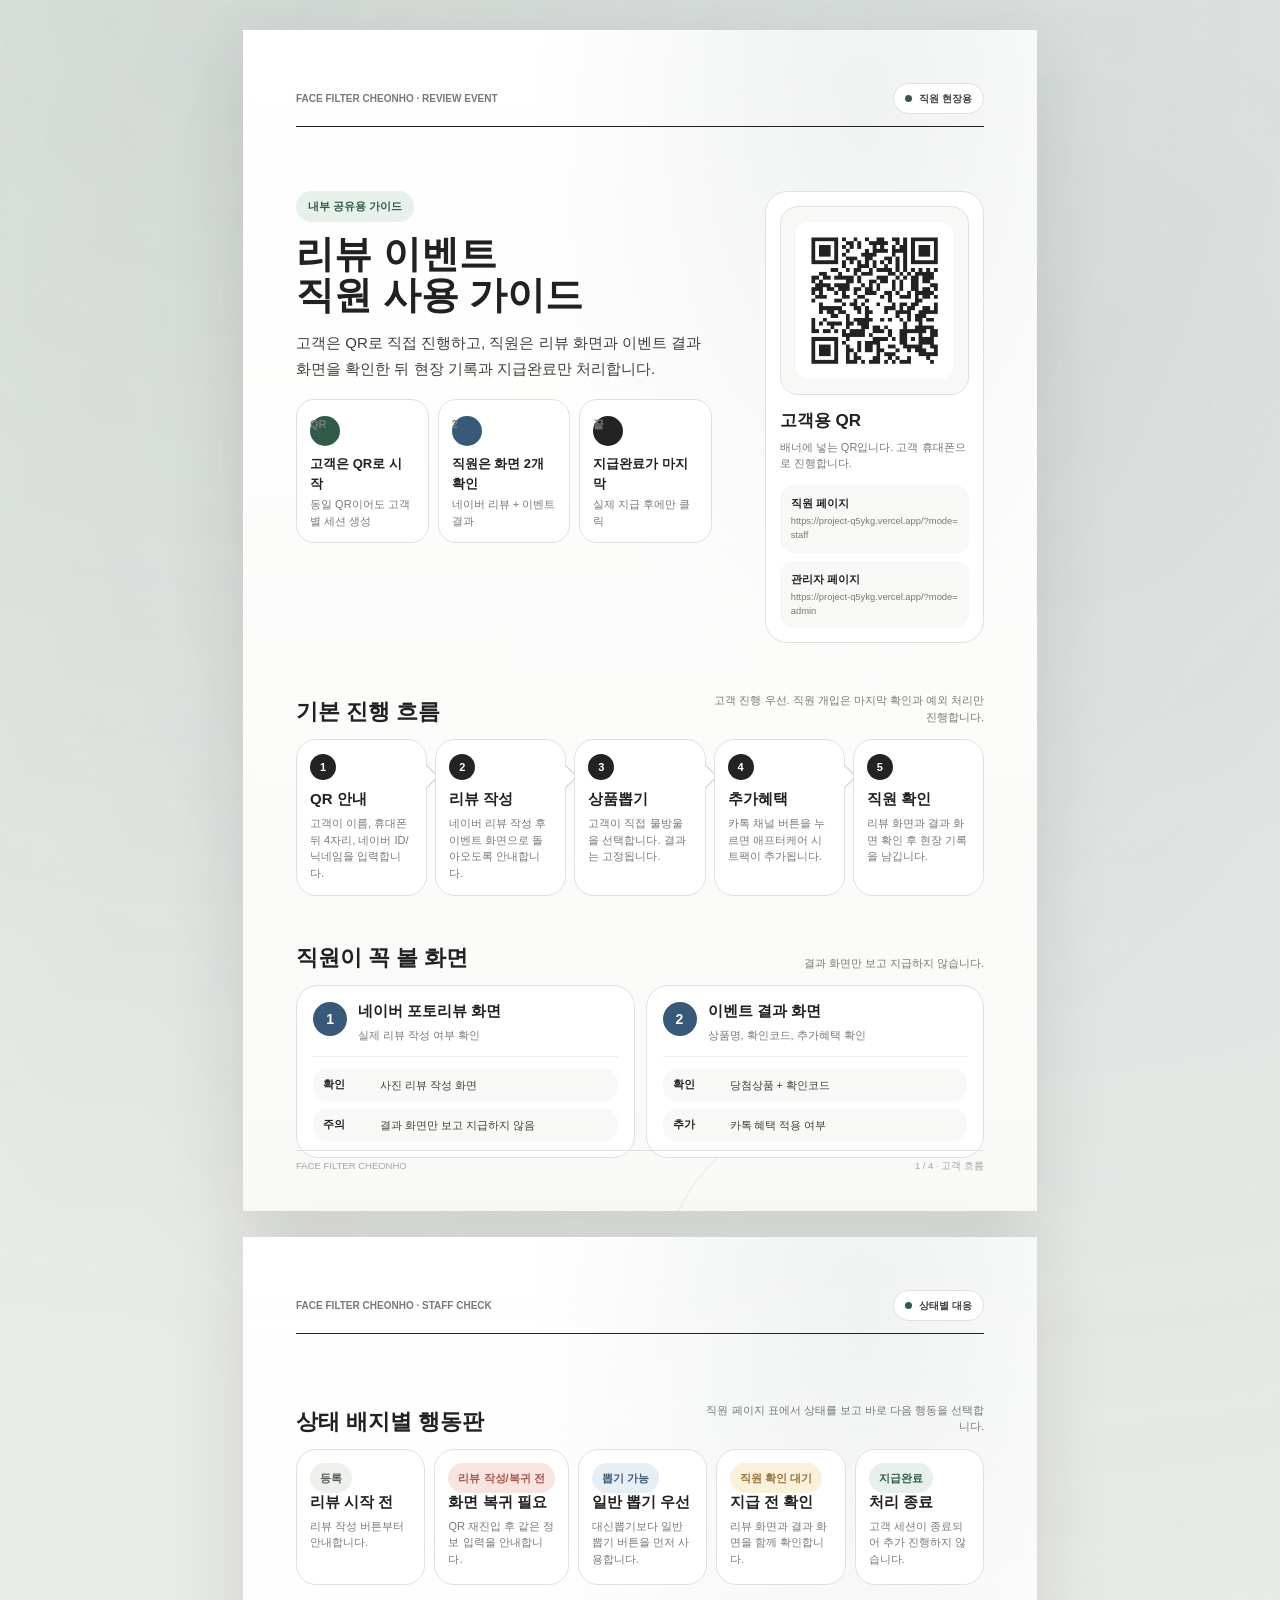
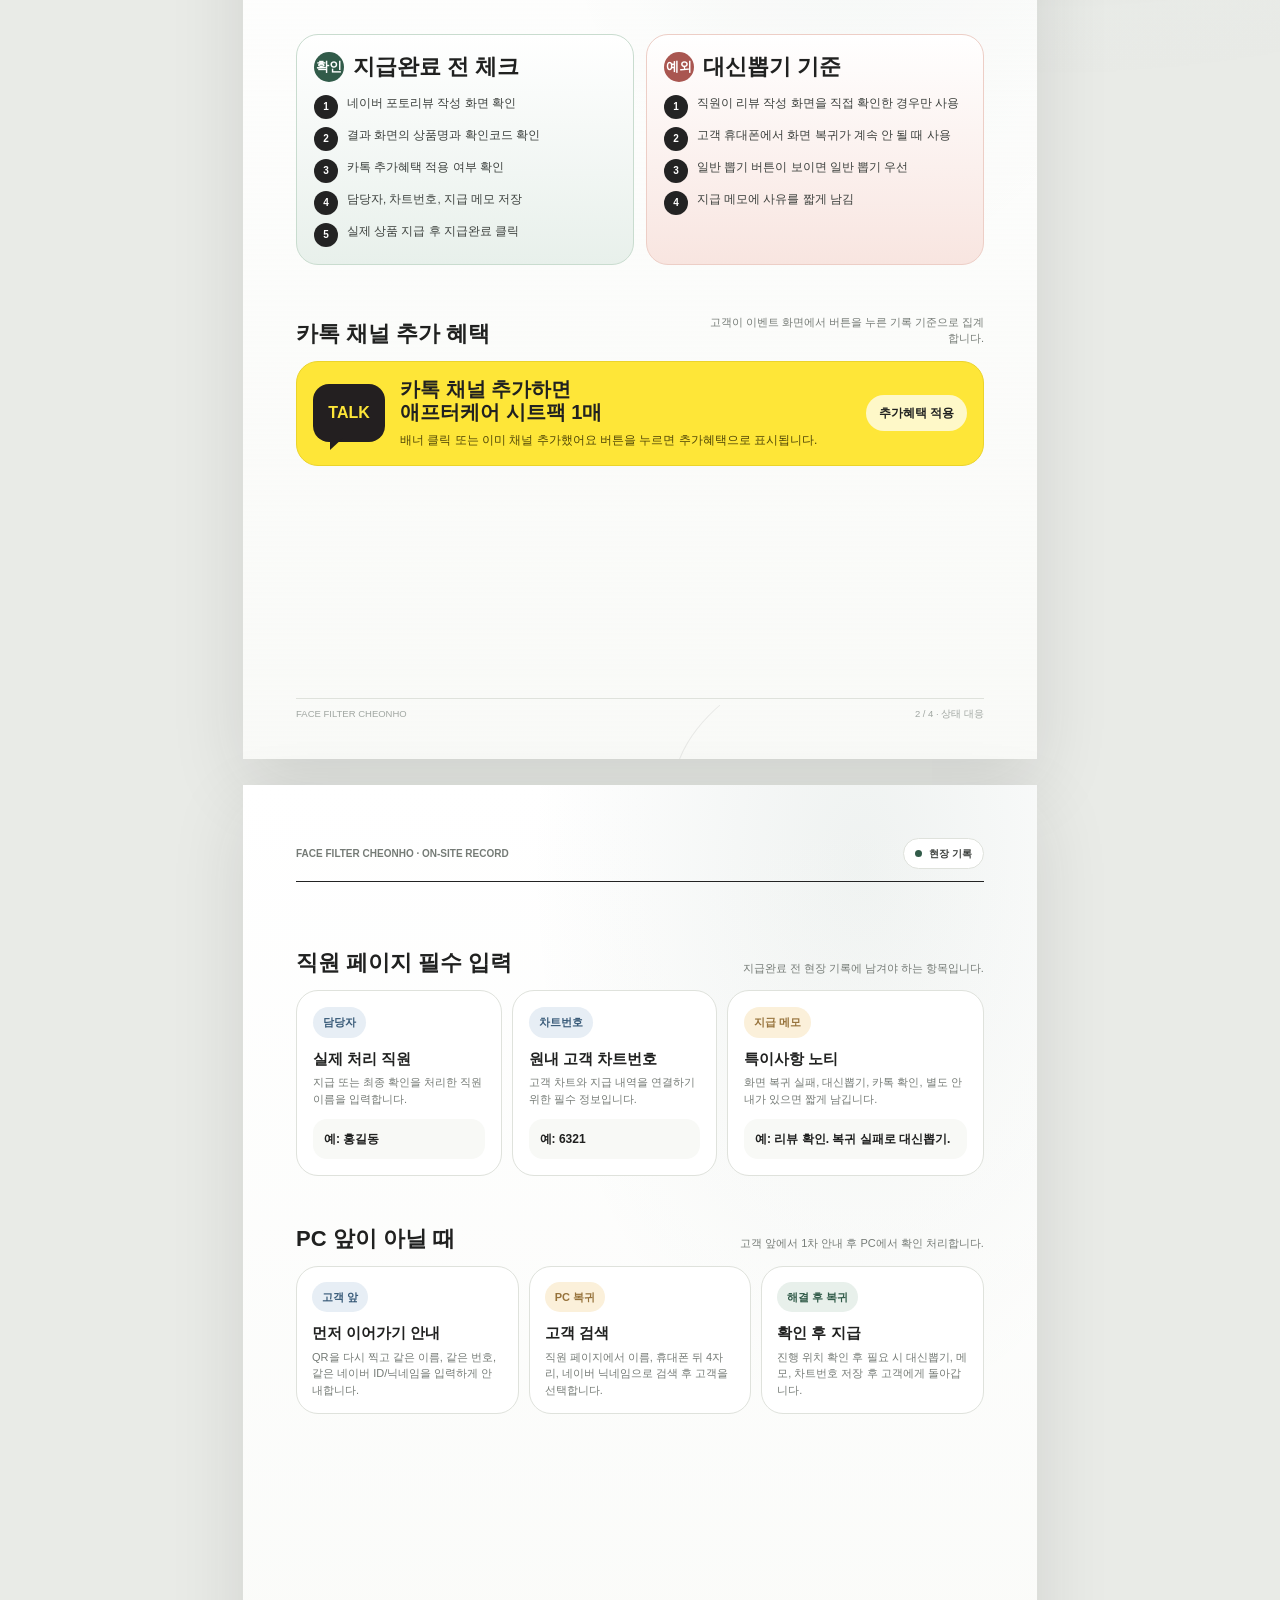
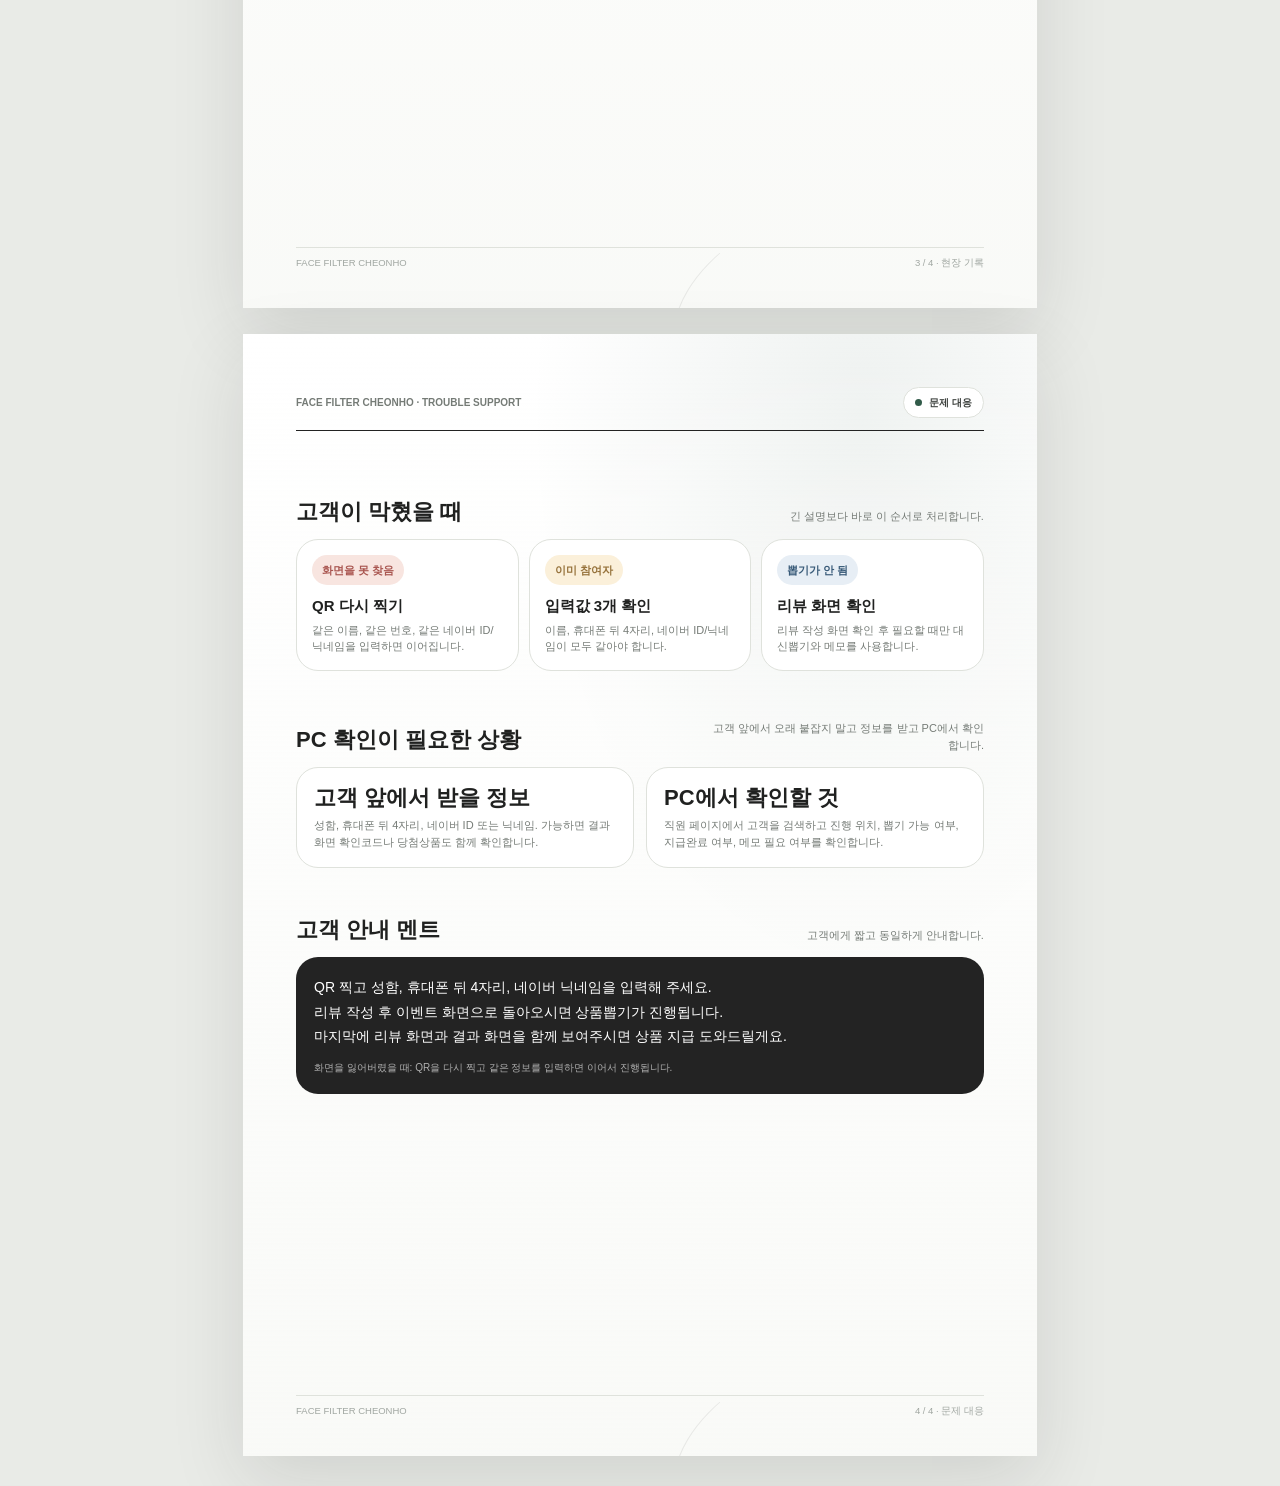
==== STAFF_GUIDE_PRINT.html @ 8b9a54c6 "Initial review event MVP" ====
<!doctype html>
<html lang="ko">
<head>
  <meta charset="utf-8">
  <meta name="viewport" content="width=device-width, initial-scale=1">
  <title>페이스필터 천호점 리뷰 이벤트 직원 가이드</title>
  <style>
    @page {
      size: A4;
      margin: 0;
    }

    :root {
      color-scheme: light;
      --ink: #202120;
      --ink-2: #3c403d;
      --muted: #757b76;
      --quiet: #a1a7a2;
      --line: #dfe2dc;
      --paper: #ffffff;
      --ground: #f3f4f1;
      --panel: #f8f9f6;
      --black: #232323;
      --green: #315b49;
      --green-soft: #e8f0eb;
      --blue: #385a78;
      --blue-soft: #e7eef5;
      --amber: #96723b;
      --amber-soft: #fbf0da;
      --rose: #a95650;
      --rose-soft: #f8e5e0;
      --kakao: #fee638;
      --shadow: 0 24px 70px rgba(30, 32, 30, 0.12);
    }

    * {
      box-sizing: border-box;
    }

    html {
      background: #e9ebe7;
    }

    body {
      margin: 0;
      color: var(--ink);
      background:
        radial-gradient(circle at 18% 0%, rgba(49, 91, 73, 0.1), transparent 28%),
        radial-gradient(circle at 82% 8%, rgba(56, 90, 120, 0.08), transparent 30%),
        #e9ebe7;
      font-family: "Pretendard", "Apple SD Gothic Neo", "Malgun Gothic", Arial, sans-serif;
      font-size: 13px;
      line-height: 1.5;
      letter-spacing: 0;
      -webkit-font-smoothing: antialiased;
    }

    h1,
    h2,
    h3,
    p {
      margin: 0;
    }

    .deck {
      display: grid;
      gap: 26px;
      padding: 30px 0;
    }

    .page {
      position: relative;
      overflow: hidden;
      width: 210mm;
      min-height: 297mm;
      margin: 0 auto;
      padding: 14mm;
      background: var(--paper);
      box-shadow: var(--shadow);
    }

    .page::before {
      content: "";
      position: absolute;
      inset: 0;
      background:
        linear-gradient(180deg, rgba(255,255,255,0) 0%, rgba(248,249,246,0.86) 100%),
        radial-gradient(ellipse at 78% 7%, rgba(49,91,73,0.08), transparent 38%);
      pointer-events: none;
    }

    .page::after {
      content: "";
      position: absolute;
      right: -36mm;
      bottom: -43mm;
      width: 132mm;
      height: 76mm;
      border: 1px solid rgba(32, 33, 32, 0.08);
      border-top-color: transparent;
      border-radius: 50%;
      transform: rotate(-5deg);
      pointer-events: none;
    }

    .page > * {
      position: relative;
      z-index: 1;
    }

    .topbar {
      display: flex;
      justify-content: space-between;
      align-items: center;
      gap: 16px;
      padding-bottom: 12px;
      border-bottom: 1px solid var(--black);
    }

    .brand {
      color: var(--muted);
      font-size: 10px;
      font-weight: 900;
    }

    .label {
      display: inline-flex;
      align-items: center;
      gap: 7px;
      padding: 7px 11px;
      border: 1px solid var(--line);
      border-radius: 999px;
      background: #fff;
      color: var(--ink-2);
      font-size: 10px;
      font-weight: 900;
    }

    .label::before {
      content: "";
      width: 7px;
      height: 7px;
      border-radius: 999px;
      background: var(--green);
    }

    .hero {
      display: grid;
      grid-template-columns: 1fr 58mm;
      gap: 14mm;
      align-items: start;
      margin-top: 17mm;
    }

    .eyebrow {
      display: inline-flex;
      align-items: center;
      min-height: 30px;
      padding: 7px 12px;
      border-radius: 999px;
      background: var(--green-soft);
      color: var(--green);
      font-size: 11px;
      font-weight: 900;
    }

    h1 {
      margin-top: 12px;
      font-size: 38px;
      line-height: 1.08;
      font-weight: 900;
    }

    .lead {
      max-width: 122mm;
      margin-top: 14px;
      color: var(--ink-2);
      font-size: 15px;
      line-height: 1.72;
    }

    .key-message {
      display: grid;
      grid-template-columns: repeat(3, 1fr);
      gap: 9px;
      margin-top: 18px;
    }

    .key-card {
      min-height: 84px;
      padding: 13px;
      border: 1px solid var(--line);
      border-radius: 18px;
      background: #fff;
    }

    .key-card strong {
      display: block;
      margin-top: 8px;
      font-size: 13px;
    }

    .key-card span {
      display: block;
      margin-top: 3px;
      color: var(--muted);
      font-size: 11px;
    }

    .icon {
      display: inline-grid;
      width: 30px;
      height: 30px;
      place-items: center;
      border-radius: 999px;
      background: var(--black);
      color: #fff;
      font-size: 13px;
      font-weight: 900;
    }

    .icon.green {
      background: var(--green);
    }

    .icon.blue {
      background: var(--blue);
    }

    .icon.amber {
      background: var(--amber);
    }

    .icon.rose {
      background: var(--rose);
    }

    .qr-panel {
      padding: 14px;
      border: 1px solid var(--line);
      border-radius: 22px;
      background: #fff;
    }

    .qr-box {
      display: grid;
      place-items: center;
      aspect-ratio: 1;
      border: 1px solid var(--line);
      border-radius: 18px;
      background: var(--panel);
    }

    .qr-box img {
      width: 84%;
      height: 84%;
      object-fit: contain;
      border-radius: 12px;
    }

    .qr-panel h3 {
      margin-top: 13px;
      font-size: 17px;
    }

    .qr-panel p {
      margin-top: 5px;
      color: var(--muted);
      font-size: 11px;
    }

    .link-list {
      display: grid;
      gap: 8px;
      margin-top: 13px;
    }

    .link-card {
      padding: 10px 11px;
      border-radius: 14px;
      background: var(--panel);
    }

    .link-card strong {
      display: block;
      margin-bottom: 3px;
      font-size: 11px;
    }

    .link-card span {
      display: block;
      color: var(--muted);
      font-size: 9.4px;
      word-break: break-all;
    }

    .section {
      margin-top: 13mm;
    }

    .section-head {
      display: flex;
      align-items: end;
      justify-content: space-between;
      gap: 16px;
      margin-bottom: 14px;
    }

    h2 {
      font-size: 22px;
      line-height: 1.18;
      font-weight: 900;
    }

    .section-head p {
      max-width: 74mm;
      color: var(--muted);
      font-size: 11px;
      text-align: right;
    }

    .flow {
      display: grid;
      grid-template-columns: repeat(5, 1fr);
      gap: 8px;
    }

    .flow-card {
      position: relative;
      min-height: 128px;
      padding: 14px 13px;
      border: 1px solid var(--line);
      border-radius: 20px;
      background: #fff;
    }

    .flow-card:not(:last-child)::after {
      content: "";
      position: absolute;
      top: 28px;
      right: -9px;
      width: 16px;
      height: 16px;
      border-top: 1px solid #c9cec7;
      border-right: 1px solid #c9cec7;
      background: #fff;
      transform: rotate(45deg);
    }

    .step-num {
      display: inline-grid;
      width: 26px;
      height: 26px;
      place-items: center;
      margin-bottom: 10px;
      border-radius: 999px;
      background: var(--black);
      color: #fff;
      font-size: 11px;
      font-weight: 900;
    }

    .flow-card h3,
    .check-card h3,
    .status-card h3,
    .case-card h3,
    .field-card h3 {
      font-size: 15px;
      line-height: 1.25;
      font-weight: 900;
    }

    .flow-card p,
    .check-card p,
    .status-card p,
    .case-card p,
    .field-card p,
    .note-card p {
      margin-top: 6px;
      color: var(--muted);
      font-size: 11px;
    }

    .check-grid {
      display: grid;
      grid-template-columns: 1fr 1fr;
      gap: 11px;
    }

    .check-card {
      padding: 16px;
      border: 1px solid var(--line);
      border-radius: 22px;
      background: #fff;
    }

    .check-head {
      display: grid;
      grid-template-columns: 34px 1fr;
      gap: 11px;
      align-items: start;
      padding-bottom: 12px;
      border-bottom: 1px solid #eceee9;
    }

    .check-num {
      display: inline-grid;
      width: 34px;
      height: 34px;
      place-items: center;
      border-radius: 999px;
      background: var(--blue);
      color: #fff;
      font-size: 14px;
      font-weight: 900;
    }

    .check-list {
      display: grid;
      gap: 8px;
      margin-top: 12px;
    }

    .check-row {
      display: grid;
      grid-template-columns: 48px 1fr;
      gap: 9px;
      align-items: center;
      min-height: 32px;
      padding: 8px 10px;
      border-radius: 14px;
      background: var(--panel);
    }

    .check-row b {
      font-size: 10.5px;
      font-weight: 900;
    }

    .check-row span {
      color: var(--ink-2);
      font-size: 10.8px;
    }

    .status-grid {
      display: grid;
      grid-template-columns: repeat(5, 1fr);
      gap: 9px;
    }

    .status-card {
      min-height: 136px;
      padding: 13px;
      border: 1px solid var(--line);
      border-radius: 20px;
      background: #fff;
    }

    .badge {
      display: inline-flex;
      align-items: center;
      min-height: 30px;
      padding: 7px 10px;
      border-radius: 999px;
      font-size: 11px;
      font-weight: 900;
      white-space: nowrap;
    }

    .muted {
      background: #edf0eb;
      color: #555b56;
    }

    .green-soft {
      background: var(--green-soft);
      color: var(--green);
    }

    .blue-soft {
      background: var(--blue-soft);
      color: var(--blue);
    }

    .amber-soft {
      background: var(--amber-soft);
      color: var(--amber);
    }

    .rose-soft {
      background: var(--rose-soft);
      color: var(--rose);
    }

    .matrix {
      display: grid;
      grid-template-columns: 1fr 1fr;
      gap: 12px;
    }

    .note-card {
      padding: 17px;
      border: 1px solid var(--line);
      border-radius: 22px;
      background: #fff;
    }

    .note-card.good {
      border-color: #c9dccf;
      background: linear-gradient(180deg, #fff 0%, var(--green-soft) 100%);
    }

    .note-card.warn {
      border-color: #edcec6;
      background: linear-gradient(180deg, #fff 0%, var(--rose-soft) 100%);
    }

    .note-title {
      display: flex;
      gap: 9px;
      align-items: center;
      margin-bottom: 13px;
    }

    .task-list {
      display: grid;
      gap: 8px;
      margin: 0;
      padding: 0;
      list-style: none;
    }

    .task-list li {
      display: grid;
      grid-template-columns: 24px 1fr;
      gap: 9px;
      color: var(--ink-2);
      font-size: 11.5px;
    }

    .mark {
      display: inline-grid;
      width: 24px;
      height: 24px;
      place-items: center;
      border-radius: 999px;
      background: var(--black);
      color: #fff;
      font-size: 10px;
      font-weight: 900;
    }

    .kakao {
      display: grid;
      grid-template-columns: 72px 1fr auto;
      gap: 15px;
      align-items: center;
      padding: 16px;
      border: 1px solid #ebd42b;
      border-radius: 22px;
      background: var(--kakao);
    }

    .talk {
      display: grid;
      position: relative;
      width: 72px;
      height: 58px;
      place-items: center;
      border-radius: 16px;
      background: #231f20;
      color: var(--kakao);
      font-size: 16px;
      font-weight: 900;
    }

    .talk::after {
      content: "";
      position: absolute;
      left: 17px;
      bottom: -8px;
      border-top: 12px solid #231f20;
      border-right: 13px solid transparent;
    }

    .kakao strong {
      display: block;
      font-size: 20px;
      line-height: 1.17;
      font-weight: 900;
    }

    .kakao span {
      display: block;
      margin-top: 6px;
      color: #514707;
      font-size: 12px;
    }

    .kakao-pill {
      padding: 9px 13px;
      border-radius: 999px;
      background: rgba(255, 255, 255, 0.72);
      font-size: 12px;
      font-weight: 900;
      white-space: nowrap;
    }

    .input-grid {
      display: grid;
      grid-template-columns: 1fr 1fr 1.25fr;
      gap: 10px;
    }

    .field-card {
      min-height: 148px;
      padding: 16px;
      border: 1px solid var(--line);
      border-radius: 22px;
      background: #fff;
    }

    .field-card .badge {
      margin-bottom: 12px;
    }

    .example {
      margin-top: 12px;
      padding: 11px;
      border-radius: 14px;
      background: var(--panel);
      font-size: 12px;
      font-weight: 900;
    }

    .case-grid {
      display: grid;
      grid-template-columns: repeat(3, 1fr);
      gap: 10px;
    }

    .case-card {
      min-height: 132px;
      padding: 15px;
      border: 1px solid var(--line);
      border-radius: 22px;
      background: #fff;
    }

    .case-card h3 {
      margin-top: 12px;
    }

    .script {
      padding: 18px;
      border-radius: 22px;
      background: var(--black);
      color: #fff;
      font-size: 14px;
      line-height: 1.75;
    }

    .script small {
      display: block;
      margin-top: 10px;
      color: rgba(255, 255, 255, 0.64);
      font-size: 10px;
    }

    .footer {
      position: absolute;
      right: 14mm;
      bottom: 10mm;
      left: 14mm;
      display: flex;
      justify-content: space-between;
      gap: 16px;
      padding-top: 8px;
      border-top: 1px solid var(--line);
      color: var(--quiet);
      font-size: 9.5px;
    }

    @media print {
      html,
      body {
        background: #fff;
      }

      .deck {
        display: block;
        padding: 0;
      }

      .page {
        width: 210mm;
        min-height: 297mm;
        box-shadow: none;
        break-after: page;
      }

      .page:last-child {
        break-after: auto;
      }
    }

    @media (max-width: 900px) {
      .deck {
        padding: 0;
      }

      .page {
        width: 100%;
        min-height: auto;
        padding: 24px;
      }

      .hero,
      .key-message,
      .flow,
      .check-grid,
      .status-grid,
      .matrix,
      .input-grid,
      .case-grid {
        grid-template-columns: 1fr;
      }

      .flow-card::after {
        display: none;
      }

      .section-head {
        display: grid;
      }

      .section-head p {
        text-align: left;
      }

      .footer {
        position: static;
        margin-top: 28px;
      }
    }
  </style>
</head>
<body>
  <main class="deck">
    <section class="page">
      <header class="topbar">
        <p class="brand">FACE FILTER CHEONHO · REVIEW EVENT</p>
        <span class="label">직원 현장용</span>
      </header>

      <div class="hero">
        <div>
          <span class="eyebrow">내부 공유용 가이드</span>
          <h1>리뷰 이벤트<br>직원 사용 가이드</h1>
          <p class="lead">고객은 QR로 직접 진행하고, 직원은 리뷰 화면과 이벤트 결과 화면을 확인한 뒤 현장 기록과 지급완료만 처리합니다.</p>

          <div class="key-message">
            <article class="key-card">
              <span class="icon green">QR</span>
              <strong>고객은 QR로 시작</strong>
              <span>동일 QR이어도 고객별 세션 생성</span>
            </article>
            <article class="key-card">
              <span class="icon blue">2</span>
              <strong>직원은 화면 2개 확인</strong>
              <span>네이버 리뷰 + 이벤트 결과</span>
            </article>
            <article class="key-card">
              <span class="icon">끝</span>
              <strong>지급완료가 마지막</strong>
              <span>실제 지급 후에만 클릭</span>
            </article>
          </div>
        </div>

        <aside class="qr-panel">
          <div class="qr-box">
            <img src="facefilter-cheonho-customer-qr.png" alt="고객용 리뷰 이벤트 QR">
          </div>
          <h3>고객용 QR</h3>
          <p>배너에 넣는 QR입니다. 고객 휴대폰으로 진행합니다.</p>
          <div class="link-list">
            <div class="link-card">
              <strong>직원 페이지</strong>
              <span>https://project-q5ykg.vercel.app/?mode=staff</span>
            </div>
            <div class="link-card">
              <strong>관리자 페이지</strong>
              <span>https://project-q5ykg.vercel.app/?mode=admin</span>
            </div>
          </div>
        </aside>
      </div>

      <section class="section">
        <div class="section-head">
          <h2>기본 진행 흐름</h2>
          <p>고객 진행 우선. 직원 개입은 마지막 확인과 예외 처리만 진행합니다.</p>
        </div>
        <div class="flow">
          <article class="flow-card">
            <span class="step-num">1</span>
            <h3>QR 안내</h3>
            <p>고객이 이름, 휴대폰 뒤 4자리, 네이버 ID/닉네임을 입력합니다.</p>
          </article>
          <article class="flow-card">
            <span class="step-num">2</span>
            <h3>리뷰 작성</h3>
            <p>네이버 리뷰 작성 후 이벤트 화면으로 돌아오도록 안내합니다.</p>
          </article>
          <article class="flow-card">
            <span class="step-num">3</span>
            <h3>상품뽑기</h3>
            <p>고객이 직접 물방울을 선택합니다. 결과는 고정됩니다.</p>
          </article>
          <article class="flow-card">
            <span class="step-num">4</span>
            <h3>추가혜택</h3>
            <p>카톡 채널 버튼을 누르면 애프터케어 시트팩이 추가됩니다.</p>
          </article>
          <article class="flow-card">
            <span class="step-num">5</span>
            <h3>직원 확인</h3>
            <p>리뷰 화면과 결과 화면 확인 후 현장 기록을 남깁니다.</p>
          </article>
        </div>
      </section>

      <section class="section">
        <div class="section-head">
          <h2>직원이 꼭 볼 화면</h2>
          <p>결과 화면만 보고 지급하지 않습니다.</p>
        </div>
        <div class="check-grid">
          <article class="check-card">
            <div class="check-head">
              <span class="check-num">1</span>
              <div>
                <h3>네이버 포토리뷰 화면</h3>
                <p>실제 리뷰 작성 여부 확인</p>
              </div>
            </div>
            <div class="check-list">
              <div class="check-row"><b>확인</b><span>사진 리뷰 작성 화면</span></div>
              <div class="check-row"><b>주의</b><span>결과 화면만 보고 지급하지 않음</span></div>
            </div>
          </article>
          <article class="check-card">
            <div class="check-head">
              <span class="check-num">2</span>
              <div>
                <h3>이벤트 결과 화면</h3>
                <p>상품명, 확인코드, 추가혜택 확인</p>
              </div>
            </div>
            <div class="check-list">
              <div class="check-row"><b>확인</b><span>당첨상품 + 확인코드</span></div>
              <div class="check-row"><b>추가</b><span>카톡 혜택 적용 여부</span></div>
            </div>
          </article>
        </div>
      </section>

      <footer class="footer">
        <span>FACE FILTER CHEONHO</span>
        <span>1 / 4 · 고객 흐름</span>
      </footer>
    </section>

    <section class="page">
      <header class="topbar">
        <p class="brand">FACE FILTER CHEONHO · STAFF CHECK</p>
        <span class="label">상태별 대응</span>
      </header>

      <section class="section" style="margin-top: 18mm;">
        <div class="section-head">
          <h2>상태 배지별 행동판</h2>
          <p>직원 페이지 표에서 상태를 보고 바로 다음 행동을 선택합니다.</p>
        </div>
        <div class="status-grid">
          <article class="status-card">
            <span class="badge muted">등록</span>
            <h3>리뷰 시작 전</h3>
            <p>리뷰 작성 버튼부터 안내합니다.</p>
          </article>
          <article class="status-card">
            <span class="badge rose-soft">리뷰 작성/복귀 전</span>
            <h3>화면 복귀 필요</h3>
            <p>QR 재진입 후 같은 정보 입력을 안내합니다.</p>
          </article>
          <article class="status-card">
            <span class="badge blue-soft">뽑기 가능</span>
            <h3>일반 뽑기 우선</h3>
            <p>대신뽑기보다 일반 뽑기 버튼을 먼저 사용합니다.</p>
          </article>
          <article class="status-card">
            <span class="badge amber-soft">직원 확인 대기</span>
            <h3>지급 전 확인</h3>
            <p>리뷰 화면과 결과 화면을 함께 확인합니다.</p>
          </article>
          <article class="status-card">
            <span class="badge green-soft">지급완료</span>
            <h3>처리 종료</h3>
            <p>고객 세션이 종료되어 추가 진행하지 않습니다.</p>
          </article>
        </div>
      </section>

      <section class="section">
        <div class="matrix">
          <article class="note-card good">
            <div class="note-title">
              <span class="icon green">확인</span>
              <h2>지급완료 전 체크</h2>
            </div>
            <ul class="task-list">
              <li><span class="mark">1</span><span>네이버 포토리뷰 작성 화면 확인</span></li>
              <li><span class="mark">2</span><span>결과 화면의 상품명과 확인코드 확인</span></li>
              <li><span class="mark">3</span><span>카톡 추가혜택 적용 여부 확인</span></li>
              <li><span class="mark">4</span><span>담당자, 차트번호, 지급 메모 저장</span></li>
              <li><span class="mark">5</span><span>실제 상품 지급 후 지급완료 클릭</span></li>
            </ul>
          </article>
          <article class="note-card warn">
            <div class="note-title">
              <span class="icon rose">예외</span>
              <h2>대신뽑기 기준</h2>
            </div>
            <ul class="task-list">
              <li><span class="mark">1</span><span>직원이 리뷰 작성 화면을 직접 확인한 경우만 사용</span></li>
              <li><span class="mark">2</span><span>고객 휴대폰에서 화면 복귀가 계속 안 될 때 사용</span></li>
              <li><span class="mark">3</span><span>일반 뽑기 버튼이 보이면 일반 뽑기 우선</span></li>
              <li><span class="mark">4</span><span>지급 메모에 사유를 짧게 남김</span></li>
            </ul>
          </article>
        </div>
      </section>

      <section class="section">
        <div class="section-head">
          <h2>카톡 채널 추가 혜택</h2>
          <p>고객이 이벤트 화면에서 버튼을 누른 기록 기준으로 집계합니다.</p>
        </div>
        <div class="kakao">
          <div class="talk">TALK</div>
          <div>
            <strong>카톡 채널 추가하면<br>애프터케어 시트팩 1매</strong>
            <span>배너 클릭 또는 이미 채널 추가했어요 버튼을 누르면 추가혜택으로 표시됩니다.</span>
          </div>
          <div class="kakao-pill">추가혜택 적용</div>
        </div>
      </section>

      <footer class="footer">
        <span>FACE FILTER CHEONHO</span>
        <span>2 / 4 · 상태 대응</span>
      </footer>
    </section>

    <section class="page">
      <header class="topbar">
        <p class="brand">FACE FILTER CHEONHO · ON-SITE RECORD</p>
        <span class="label">현장 기록</span>
      </header>

      <section class="section" style="margin-top: 18mm;">
        <div class="section-head">
          <h2>직원 페이지 필수 입력</h2>
          <p>지급완료 전 현장 기록에 남겨야 하는 항목입니다.</p>
        </div>
        <div class="input-grid">
          <article class="field-card">
            <span class="badge blue-soft">담당자</span>
            <h3>실제 처리 직원</h3>
            <p>지급 또는 최종 확인을 처리한 직원 이름을 입력합니다.</p>
            <div class="example">예: 홍길동</div>
          </article>
          <article class="field-card">
            <span class="badge blue-soft">차트번호</span>
            <h3>원내 고객 차트번호</h3>
            <p>고객 차트와 지급 내역을 연결하기 위한 필수 정보입니다.</p>
            <div class="example">예: 6321</div>
          </article>
          <article class="field-card">
            <span class="badge amber-soft">지급 메모</span>
            <h3>특이사항 노티</h3>
            <p>화면 복귀 실패, 대신뽑기, 카톡 확인, 별도 안내가 있으면 짧게 남깁니다.</p>
            <div class="example">예: 리뷰 확인. 복귀 실패로 대신뽑기.</div>
          </article>
        </div>
      </section>

      <section class="section">
        <div class="section-head">
          <h2>PC 앞이 아닐 때</h2>
          <p>고객 앞에서 1차 안내 후 PC에서 확인 처리합니다.</p>
        </div>
        <div class="case-grid">
          <article class="case-card">
            <span class="badge blue-soft">고객 앞</span>
            <h3>먼저 이어가기 안내</h3>
            <p>QR을 다시 찍고 같은 이름, 같은 번호, 같은 네이버 ID/닉네임을 입력하게 안내합니다.</p>
          </article>
          <article class="case-card">
            <span class="badge amber-soft">PC 복귀</span>
            <h3>고객 검색</h3>
            <p>직원 페이지에서 이름, 휴대폰 뒤 4자리, 네이버 닉네임으로 검색 후 고객을 선택합니다.</p>
          </article>
          <article class="case-card">
            <span class="badge green-soft">해결 후 복귀</span>
            <h3>확인 후 지급</h3>
            <p>진행 위치 확인 후 필요 시 대신뽑기, 메모, 차트번호 저장 후 고객에게 돌아갑니다.</p>
          </article>
        </div>
      </section>

      <footer class="footer">
        <span>FACE FILTER CHEONHO</span>
        <span>3 / 4 · 현장 기록</span>
      </footer>
    </section>

    <section class="page">
      <header class="topbar">
        <p class="brand">FACE FILTER CHEONHO · TROUBLE SUPPORT</p>
        <span class="label">문제 대응</span>
      </header>

      <section class="section" style="margin-top: 18mm;">
        <div class="section-head">
          <h2>고객이 막혔을 때</h2>
          <p>긴 설명보다 바로 이 순서로 처리합니다.</p>
        </div>
        <div class="case-grid">
          <article class="case-card">
            <span class="badge rose-soft">화면을 못 찾음</span>
            <h3>QR 다시 찍기</h3>
            <p>같은 이름, 같은 번호, 같은 네이버 ID/닉네임을 입력하면 이어집니다.</p>
          </article>
          <article class="case-card">
            <span class="badge amber-soft">이미 참여자</span>
            <h3>입력값 3개 확인</h3>
            <p>이름, 휴대폰 뒤 4자리, 네이버 ID/닉네임이 모두 같아야 합니다.</p>
          </article>
          <article class="case-card">
            <span class="badge blue-soft">뽑기가 안 됨</span>
            <h3>리뷰 화면 확인</h3>
            <p>리뷰 작성 화면 확인 후 필요할 때만 대신뽑기와 메모를 사용합니다.</p>
          </article>
        </div>
      </section>

      <section class="section">
        <div class="section-head">
          <h2>PC 확인이 필요한 상황</h2>
          <p>고객 앞에서 오래 붙잡지 말고 정보를 받고 PC에서 확인합니다.</p>
        </div>
        <div class="matrix">
          <article class="note-card">
            <h2>고객 앞에서 받을 정보</h2>
            <p>성함, 휴대폰 뒤 4자리, 네이버 ID 또는 닉네임. 가능하면 결과 화면 확인코드나 당첨상품도 함께 확인합니다.</p>
          </article>
          <article class="note-card">
            <h2>PC에서 확인할 것</h2>
            <p>직원 페이지에서 고객을 검색하고 진행 위치, 뽑기 가능 여부, 지급완료 여부, 메모 필요 여부를 확인합니다.</p>
          </article>
        </div>
      </section>

      <section class="section">
        <div class="section-head">
          <h2>고객 안내 멘트</h2>
          <p>고객에게 짧고 동일하게 안내합니다.</p>
        </div>
        <div class="script">
          QR 찍고 성함, 휴대폰 뒤 4자리, 네이버 닉네임을 입력해 주세요.<br>
          리뷰 작성 후 이벤트 화면으로 돌아오시면 상품뽑기가 진행됩니다.<br>
          마지막에 리뷰 화면과 결과 화면을 함께 보여주시면 상품 지급 도와드릴게요.
          <small>화면을 잃어버렸을 때: QR을 다시 찍고 같은 정보를 입력하면 이어서 진행됩니다.</small>
        </div>
      </section>

      <footer class="footer">
        <span>FACE FILTER CHEONHO</span>
        <span>4 / 4 · 문제 대응</span>
      </footer>
    </section>
  </main>
</body>
</html>
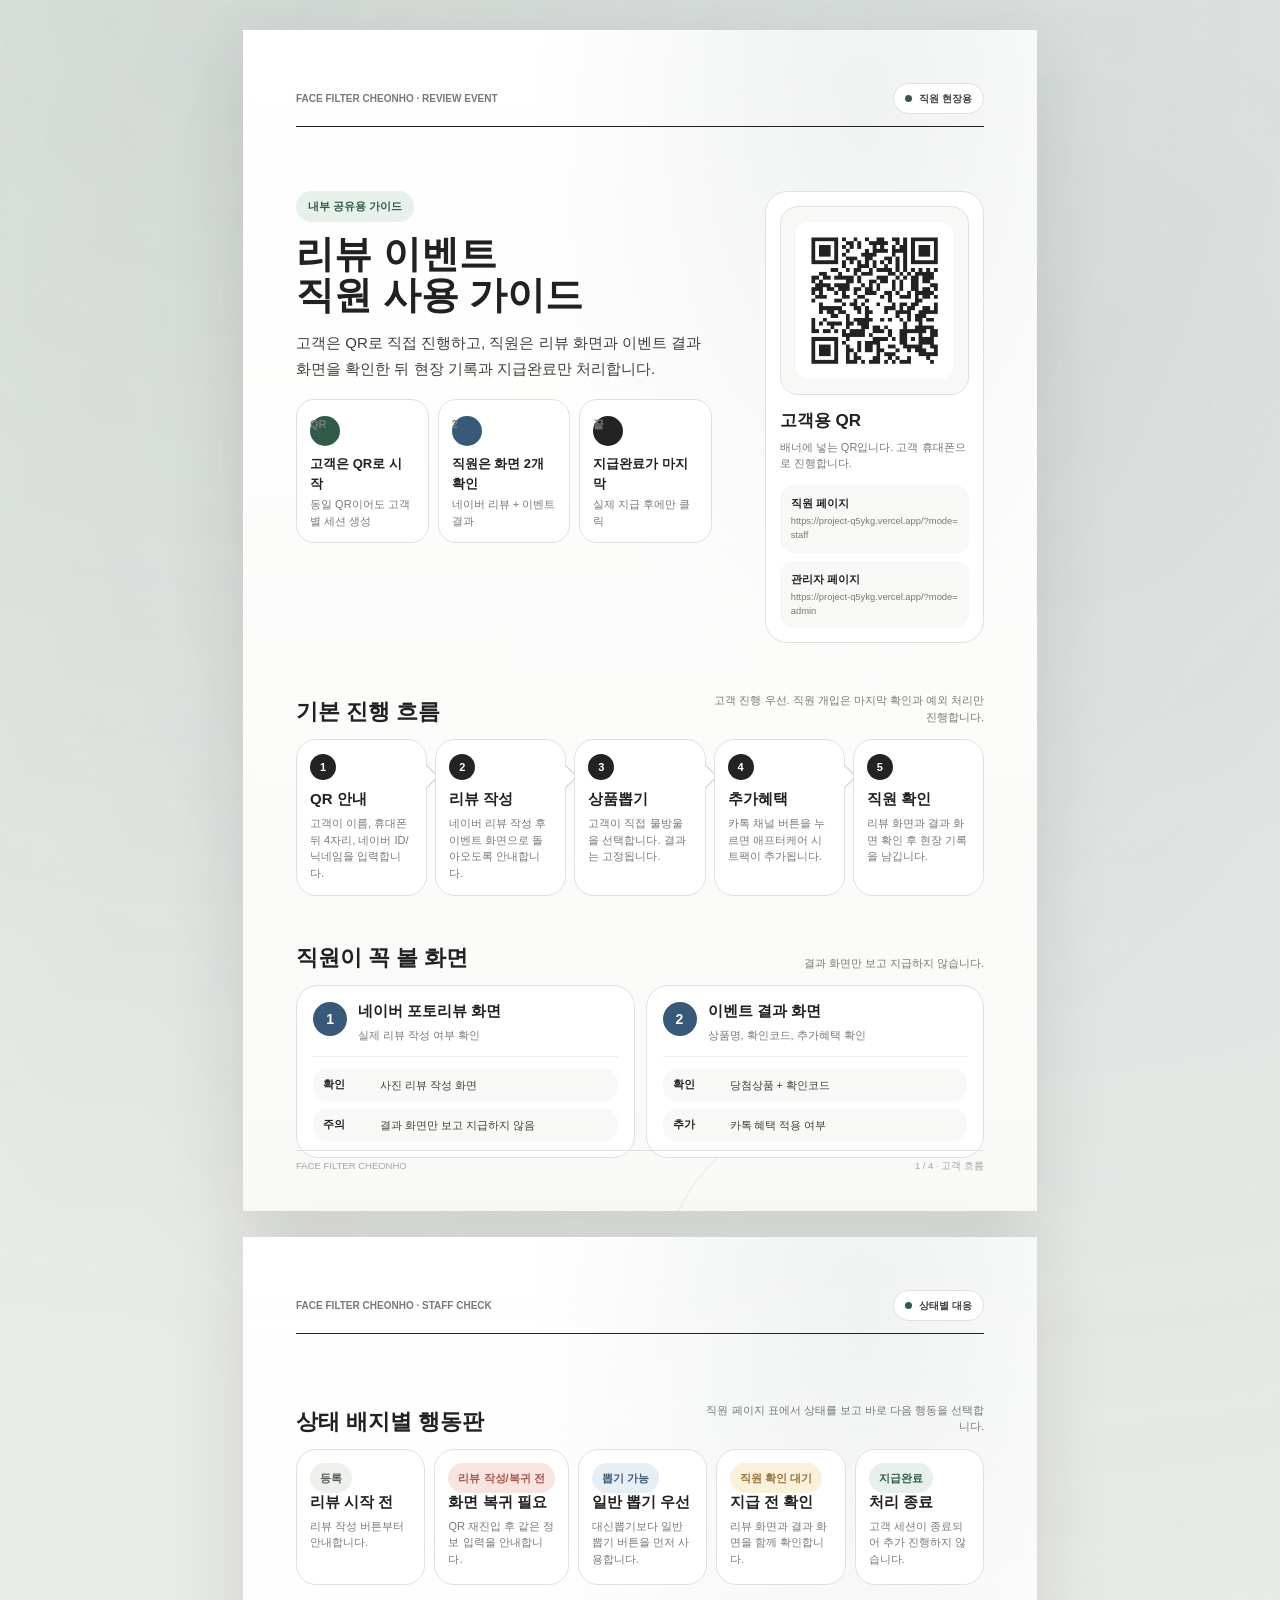
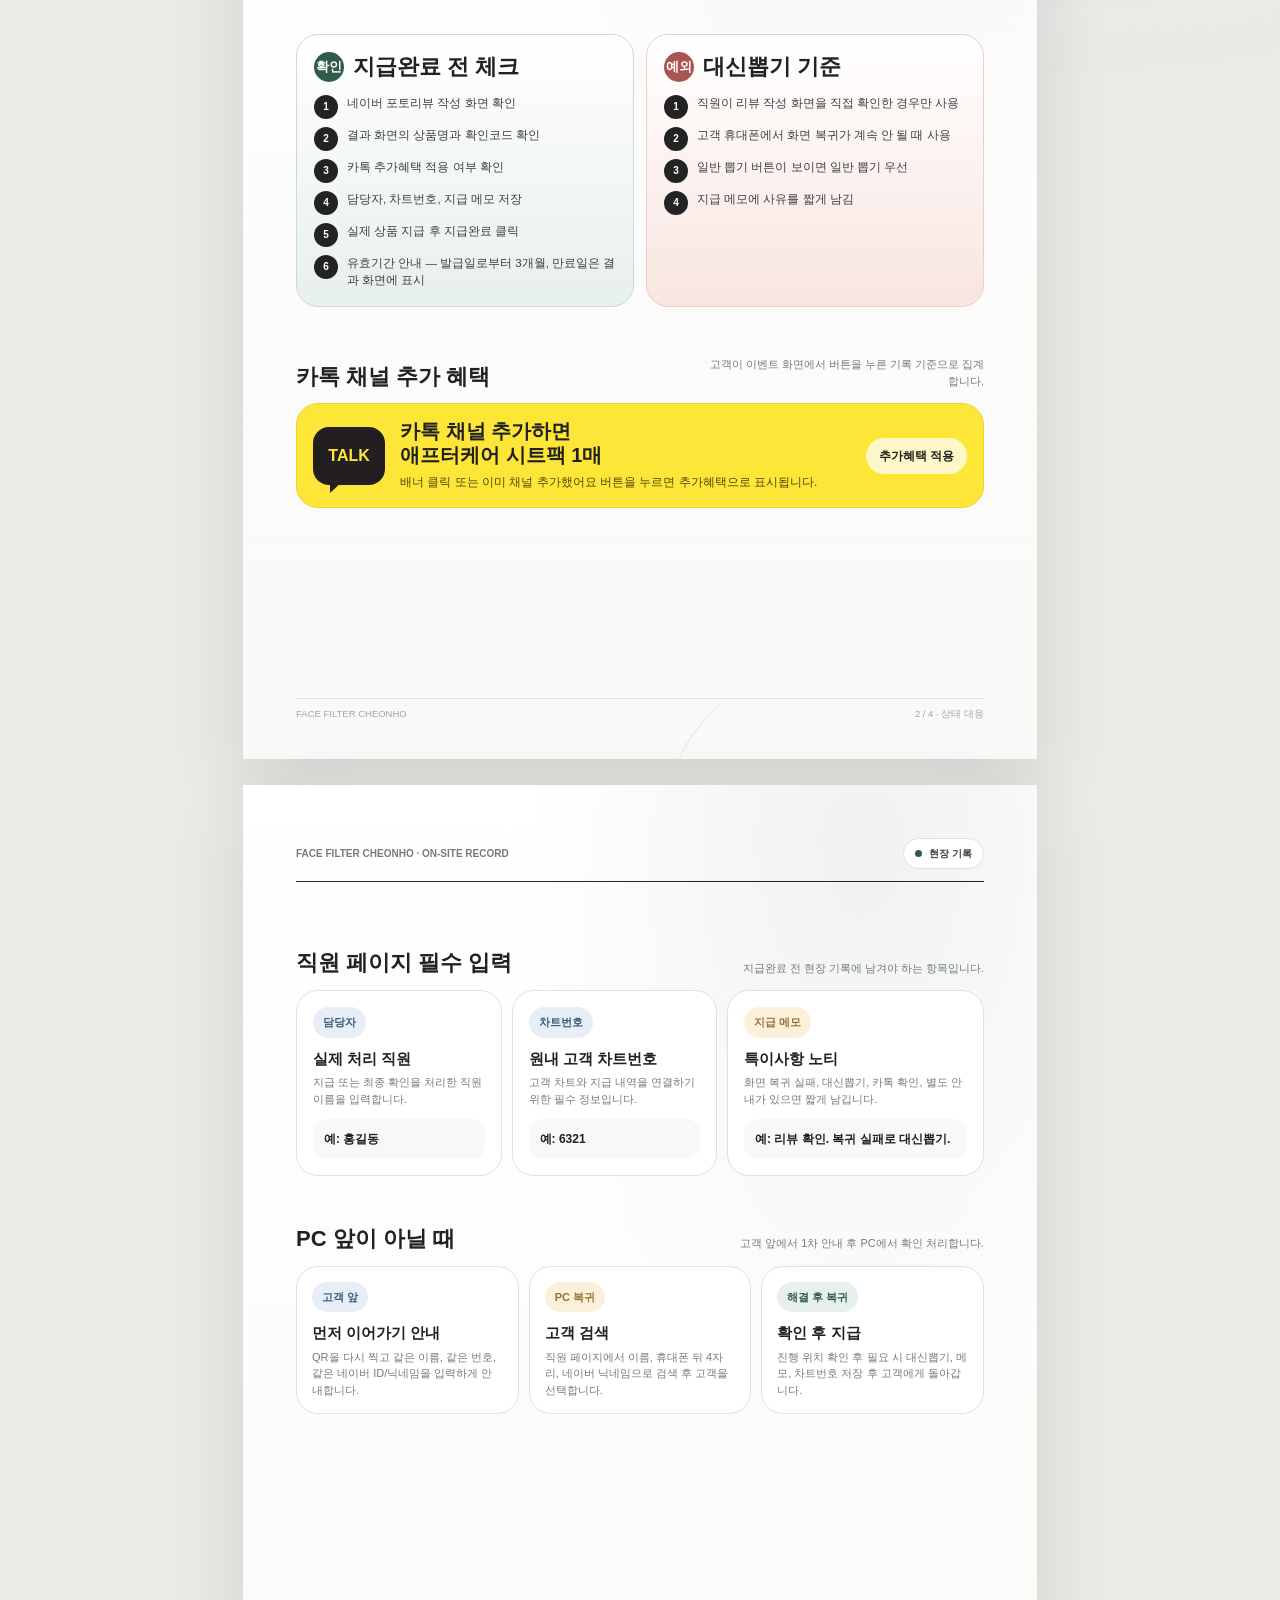
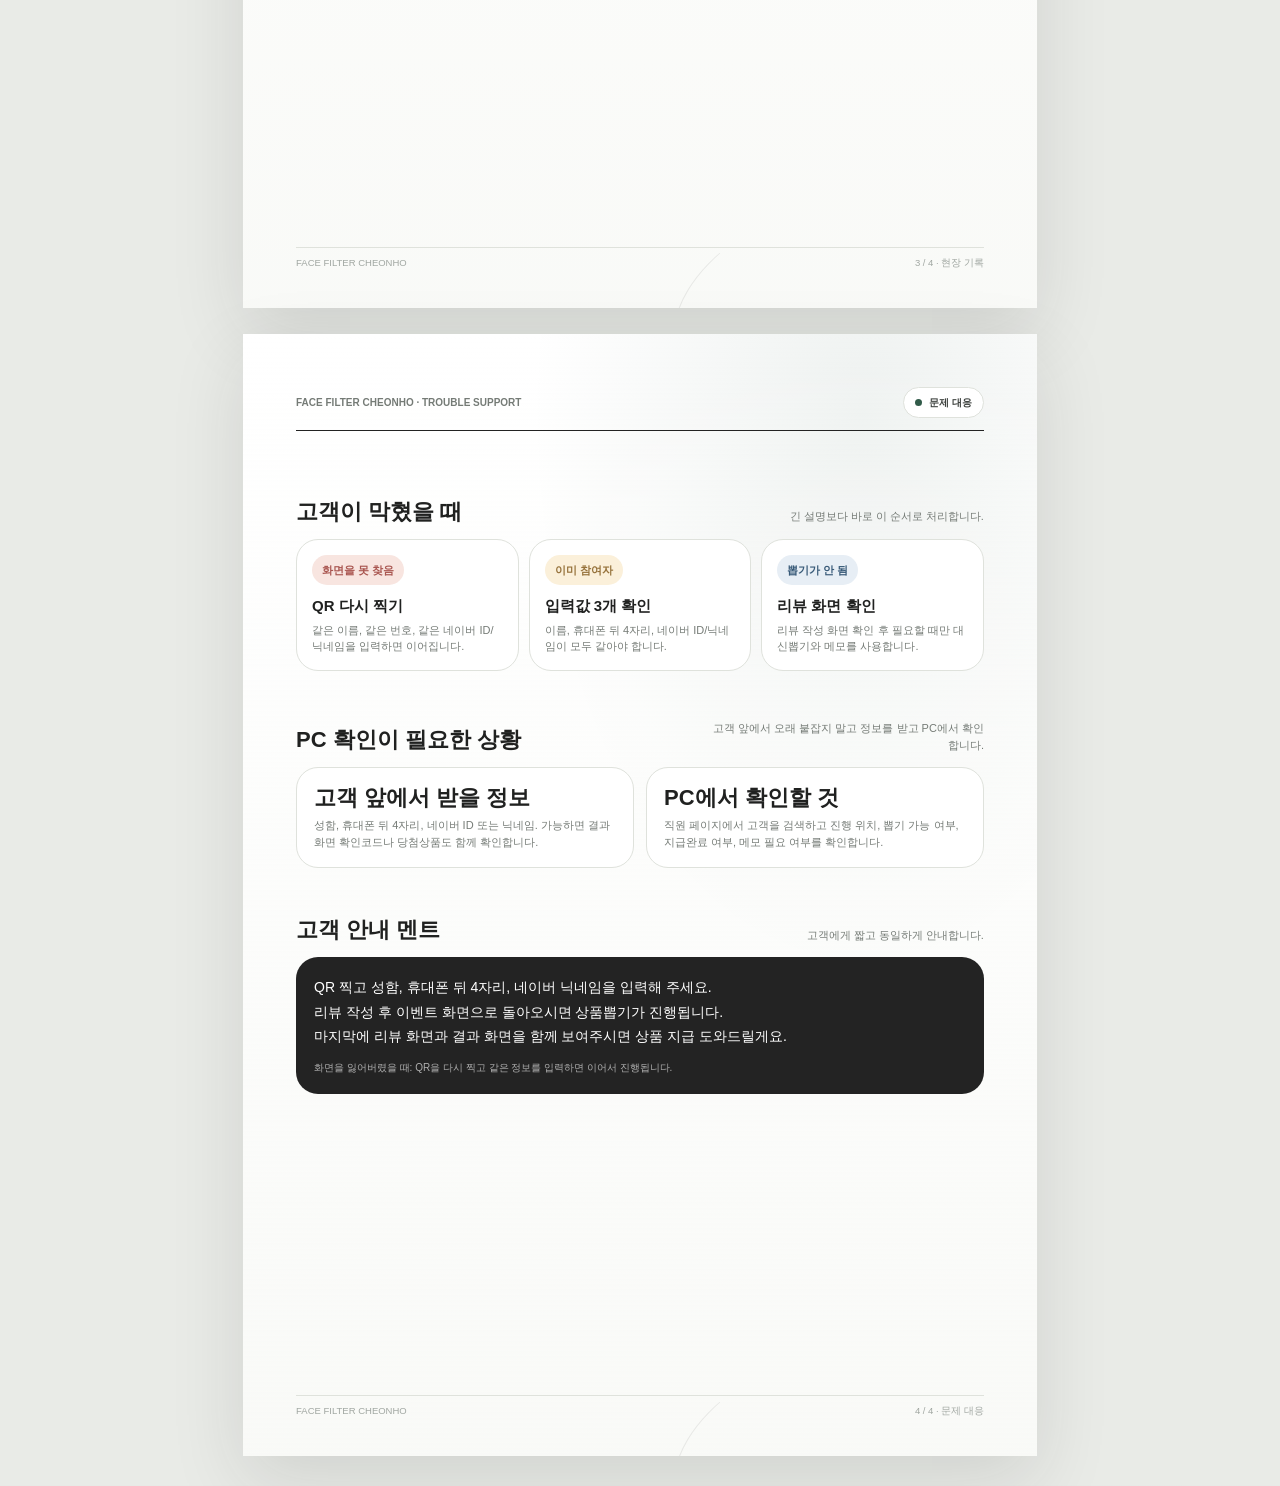
==== commit 1caa5d65: "상품 유효기간을 발급일 기준 3개월로 못 박는다 고객이 상품을 받고 "언제까지 쓸 수 있나"를 확인할 곳이 없었다. 결과 화면에도 직원 화면에도 기간이 적혀 있지 않았다.  발급일" ====
--- a/STAFF_GUIDE_PRINT.html
+++ b/STAFF_GUIDE_PRINT.html
@@ -925,6 +925,7 @@
               <li><span class="mark">3</span><span>카톡 추가혜택 적용 여부 확인</span></li>
               <li><span class="mark">4</span><span>담당자, 차트번호, 지급 메모 저장</span></li>
               <li><span class="mark">5</span><span>실제 상품 지급 후 지급완료 클릭</span></li>
+              <li><span class="mark">6</span><span>유효기간 안내 — 발급일로부터 3개월, 만료일은 결과 화면에 표시</span></li>
             </ul>
           </article>
           <article class="note-card warn">
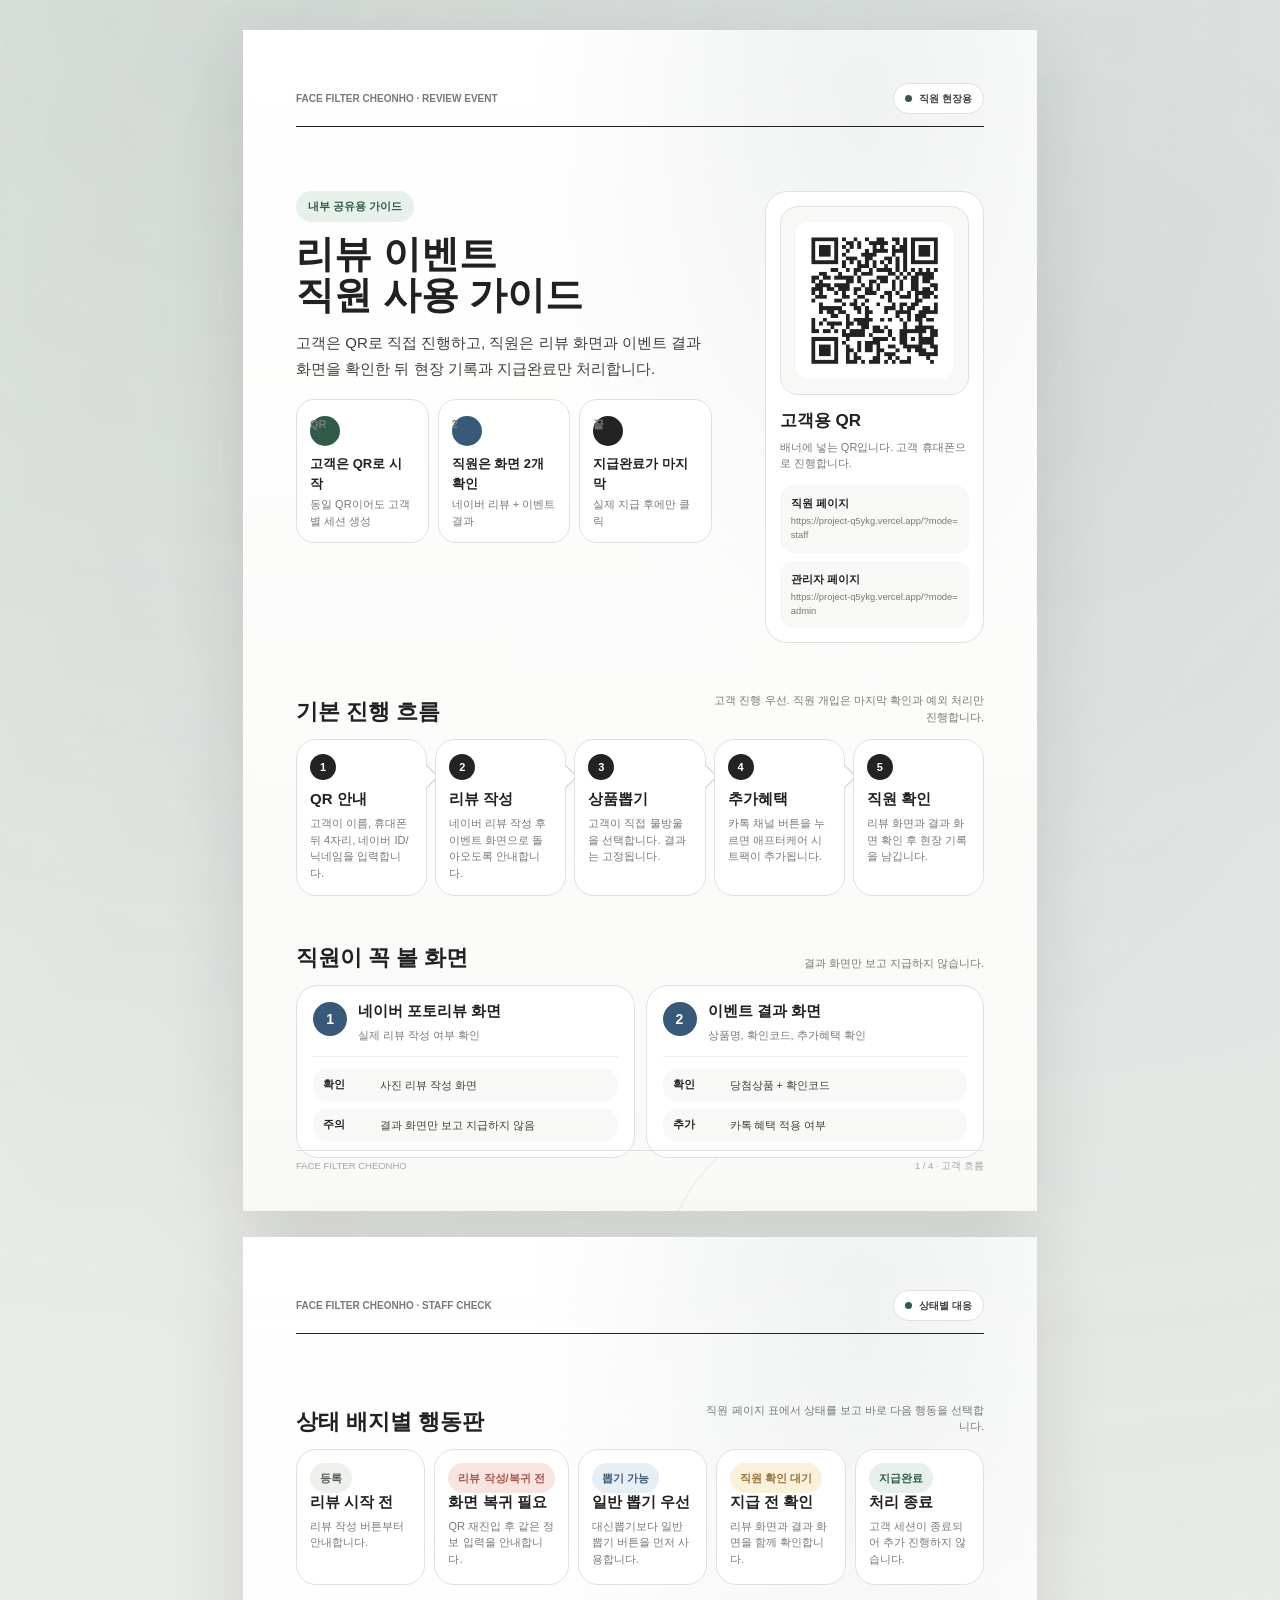
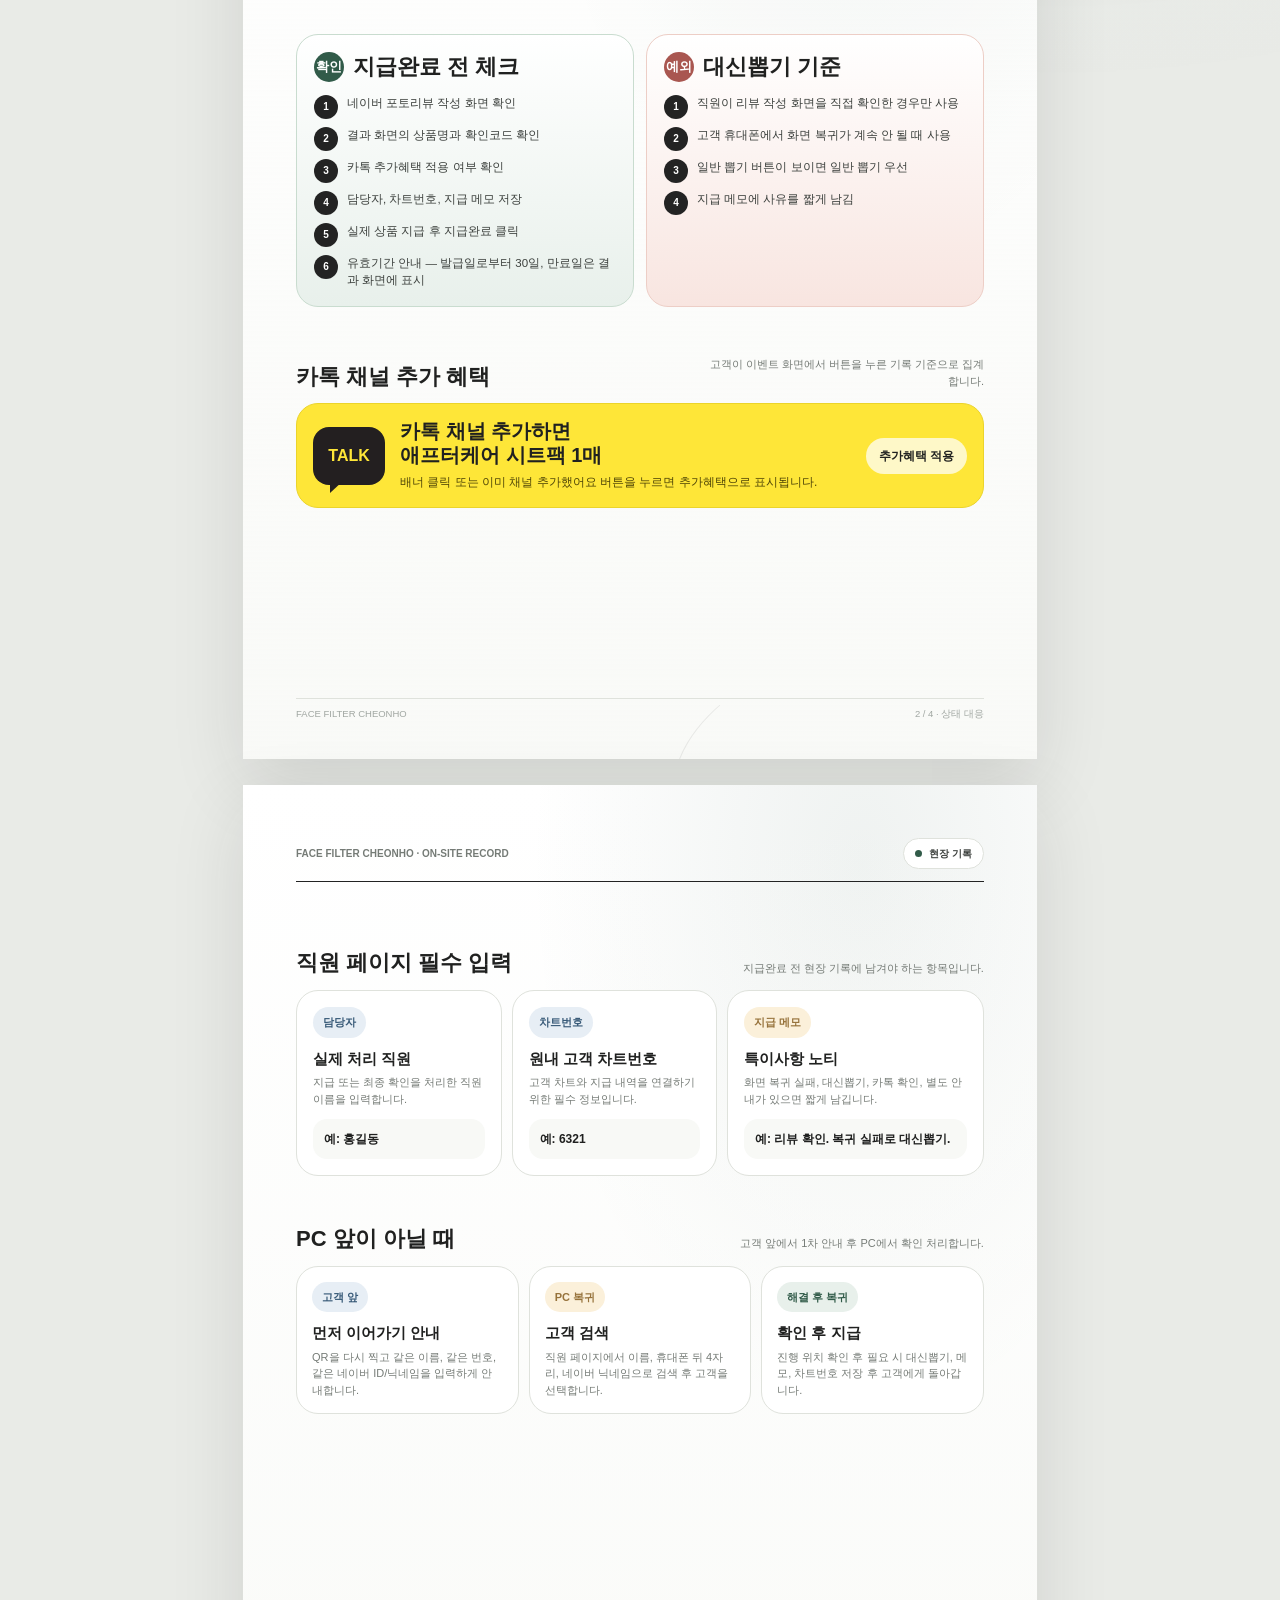
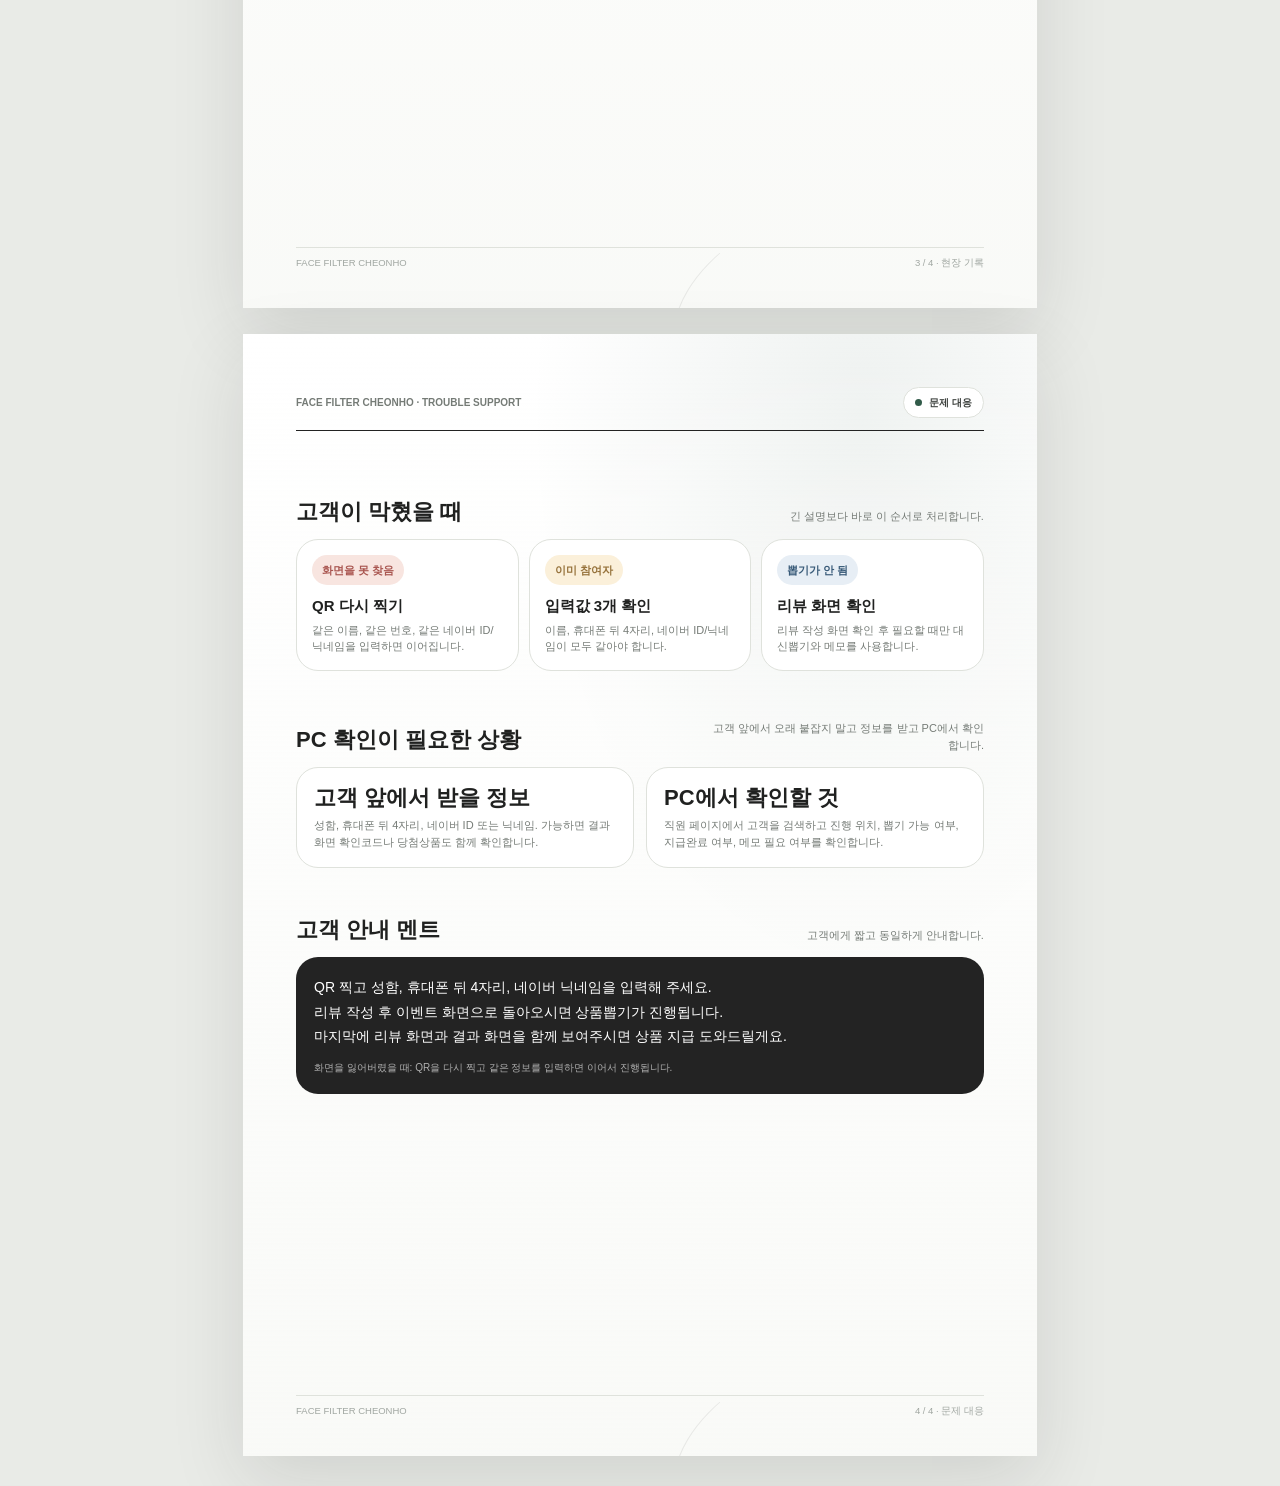
==== commit 7e0d11a2: "상품 유효기간을 30일로 줄인다 발급일 기준 3개월에서 30일로 바꾼다. 상수 하나(PRIZE_VALIDITY_DAYS)만 움직이면 고객 결과 티켓, 참여자 표·상세, 차트 메모," ====
--- a/STAFF_GUIDE_PRINT.html
+++ b/STAFF_GUIDE_PRINT.html
@@ -925,7 +925,7 @@
               <li><span class="mark">3</span><span>카톡 추가혜택 적용 여부 확인</span></li>
               <li><span class="mark">4</span><span>담당자, 차트번호, 지급 메모 저장</span></li>
               <li><span class="mark">5</span><span>실제 상품 지급 후 지급완료 클릭</span></li>
-              <li><span class="mark">6</span><span>유효기간 안내 — 발급일로부터 3개월, 만료일은 결과 화면에 표시</span></li>
+              <li><span class="mark">6</span><span>유효기간 안내 — 발급일로부터 30일, 만료일은 결과 화면에 표시</span></li>
             </ul>
           </article>
           <article class="note-card warn">
